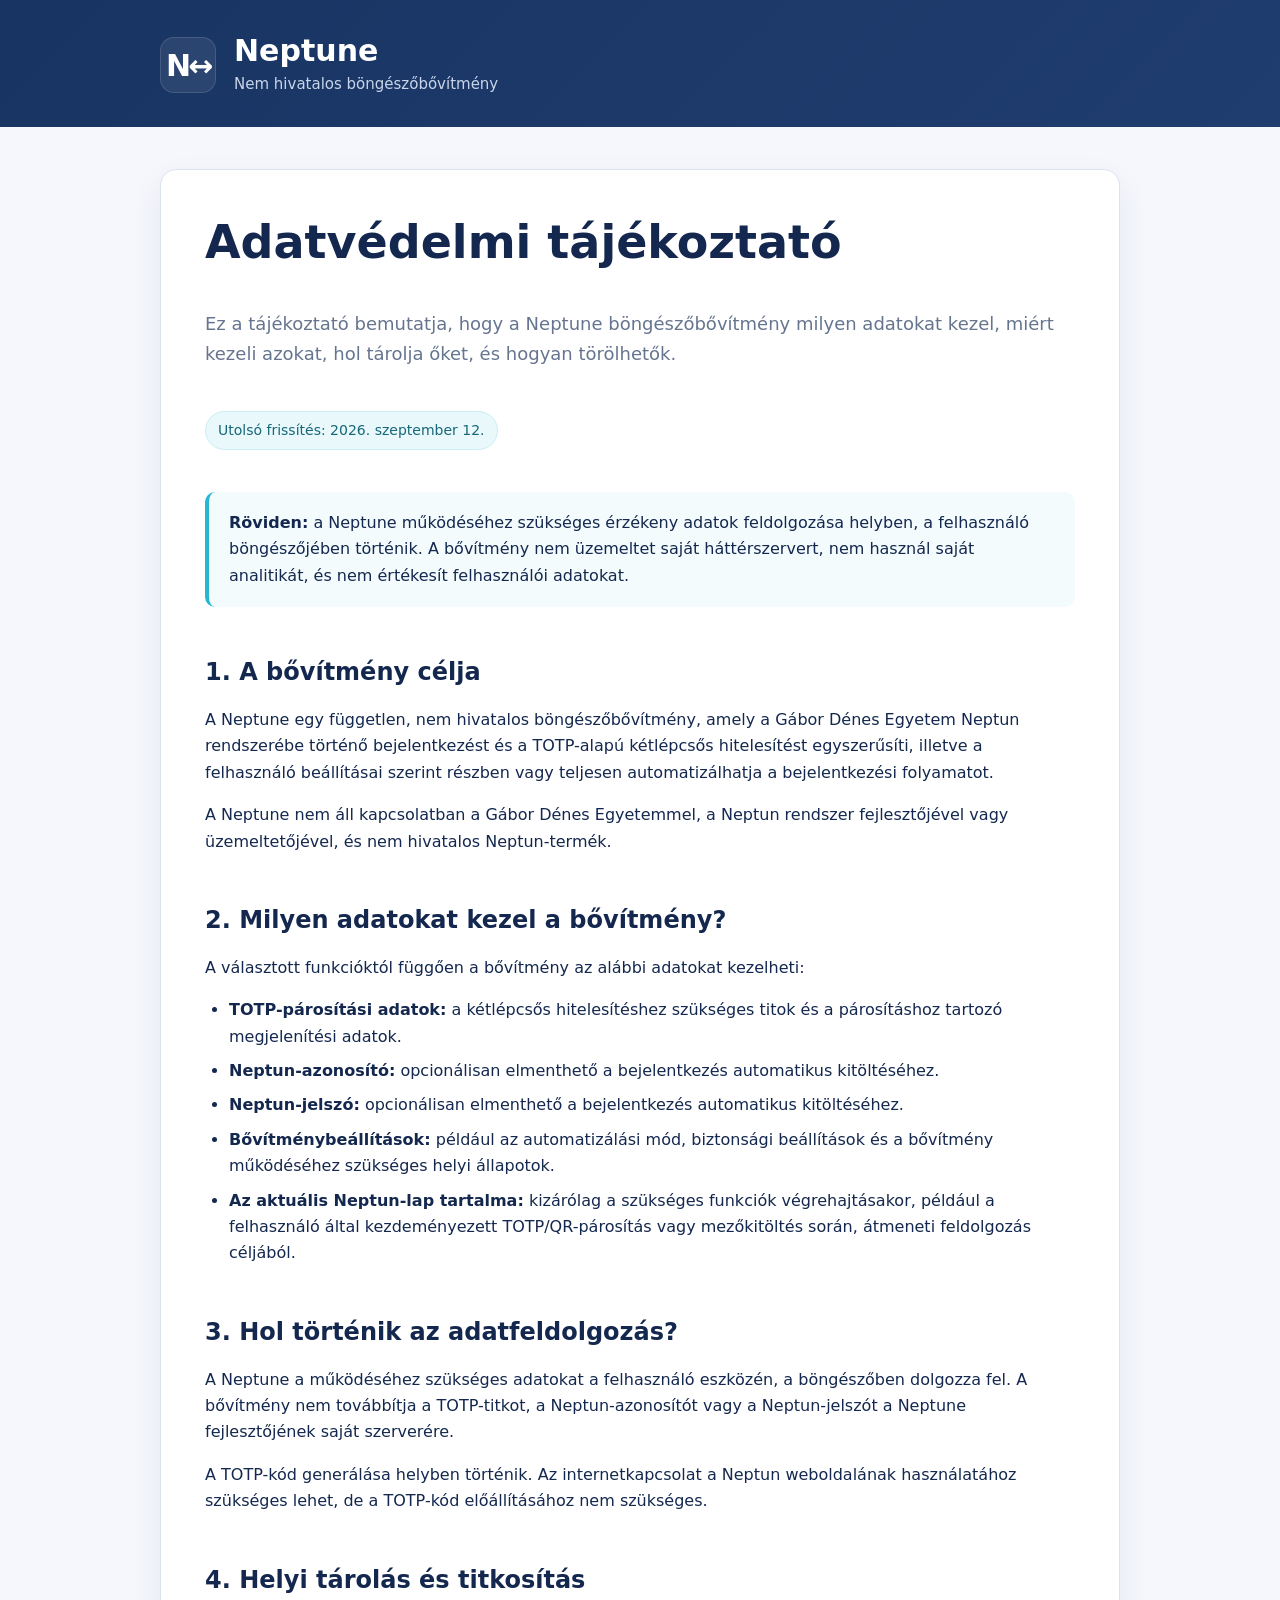
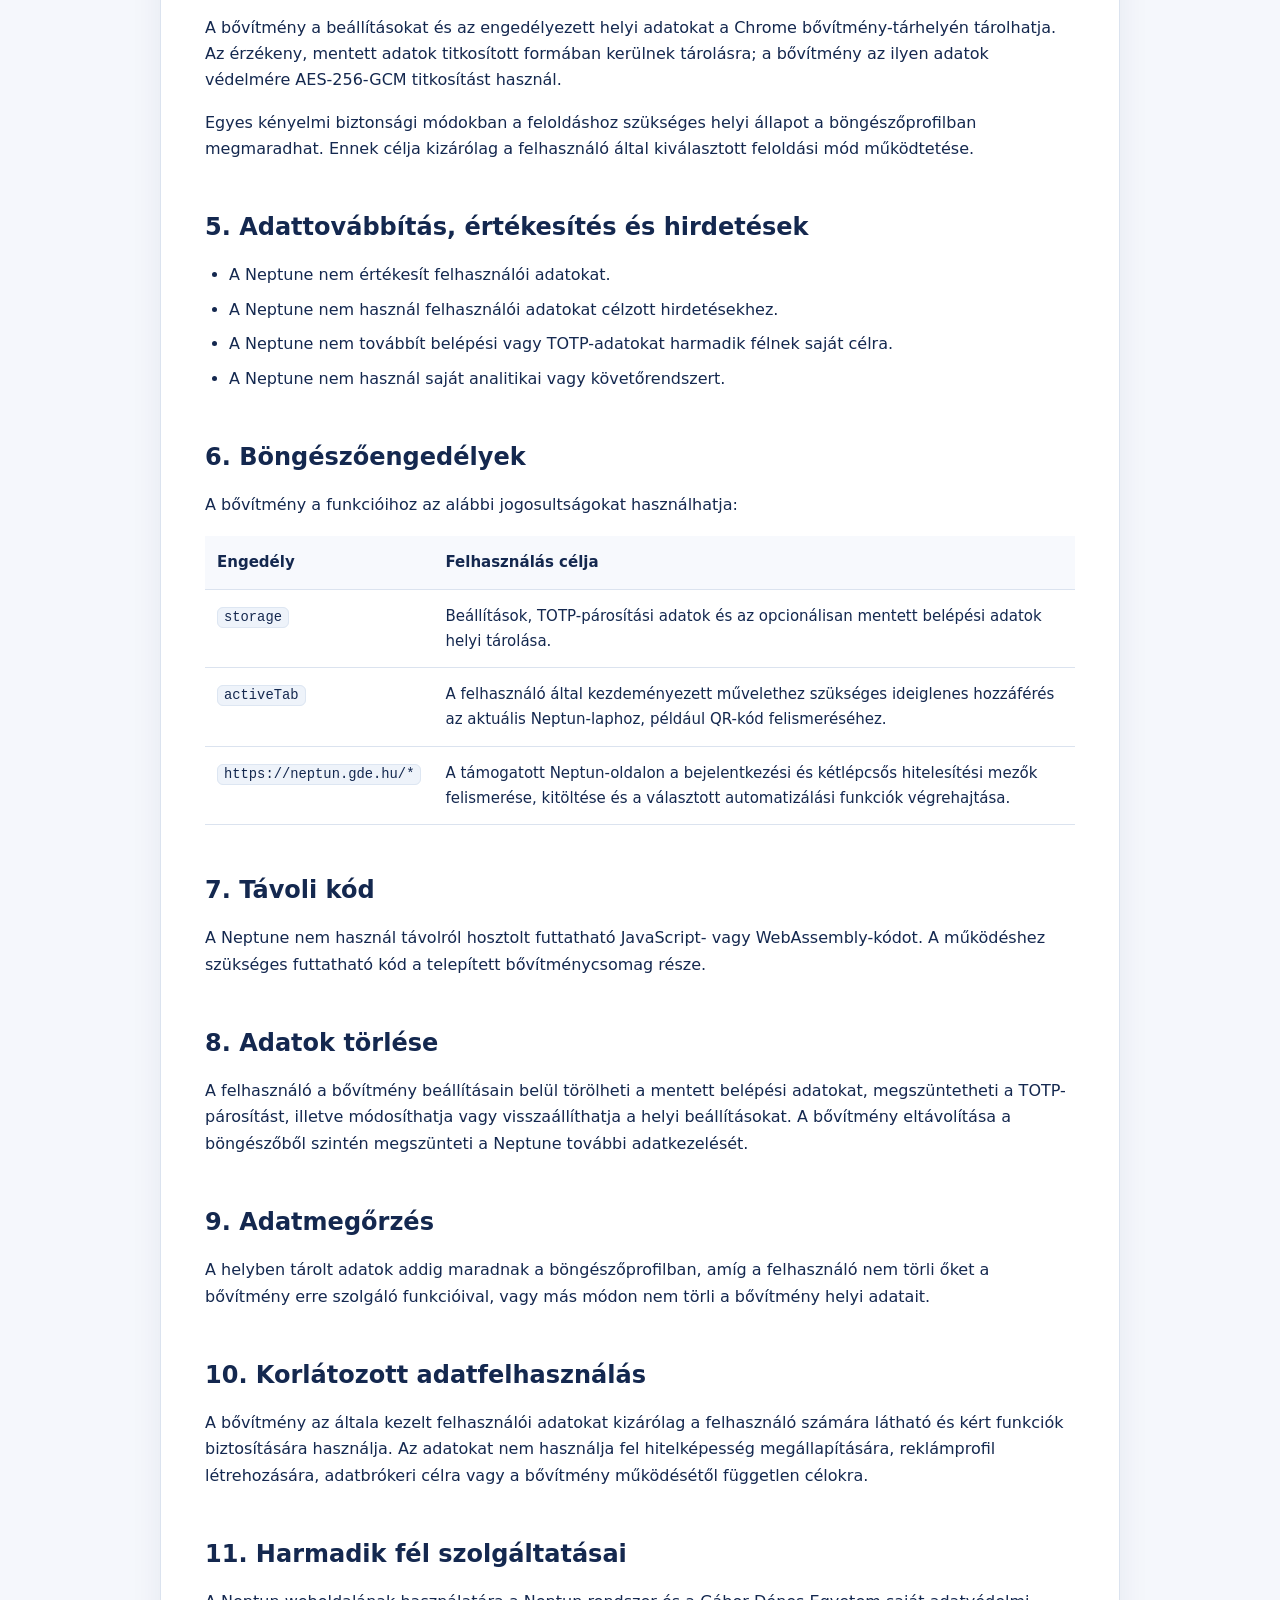
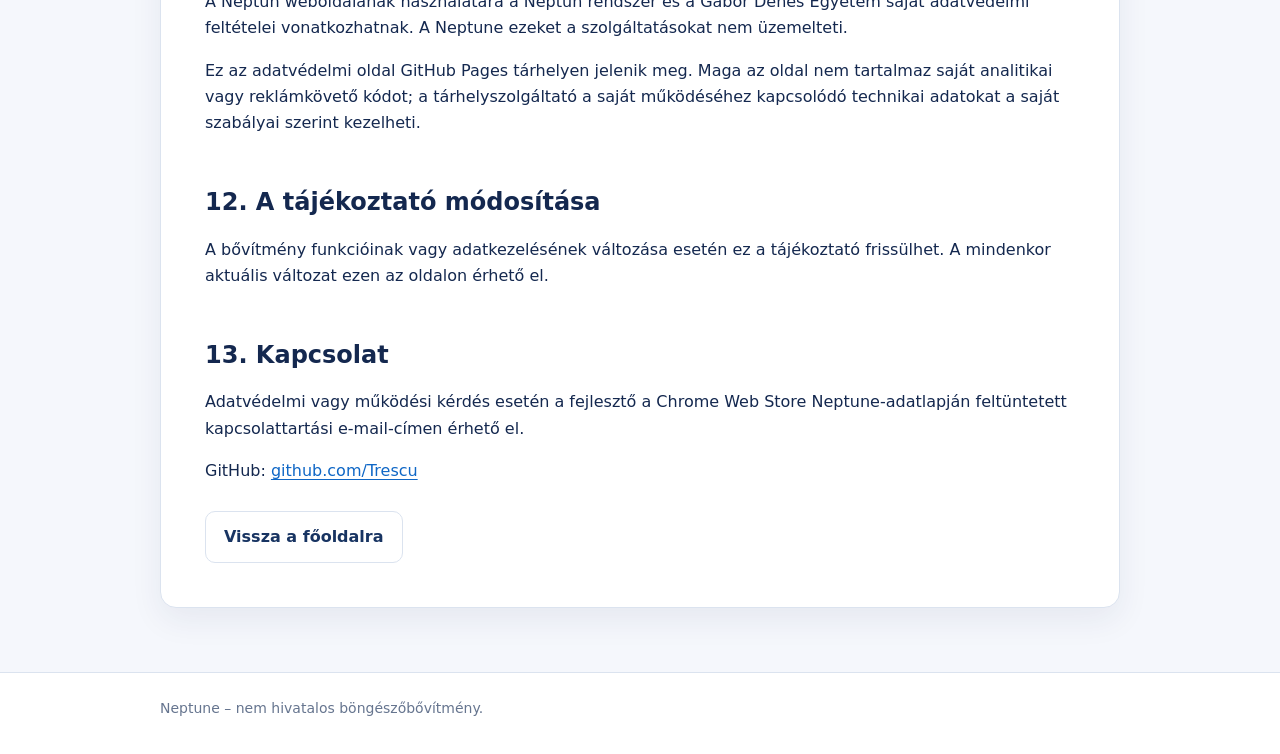
==== neptune-privacy.html @ b91e51b8 "Add Neptune privacy policy" ====
<!doctype html>
<html lang="hu">
<head>
  <meta charset="utf-8">
  <meta name="viewport" content="width=device-width, initial-scale=1">
  <meta name="color-scheme" content="light">
  <meta name="description" content="A Neptune – nem hivatalos böngészőbővítmény adatvédelmi tájékoztatója.">
  <title>Adatvédelmi tájékoztató – Neptune</title>
  <link rel="stylesheet" href="styles.css">
</head>
<body>
  <header class="site-header">
    <div class="header-inner">
      <div class="logo-mark" aria-hidden="true">N↔</div>
      <div>
        <p class="brand-title"><strong>Neptune</strong></p>
        <p class="brand-subtitle">Nem hivatalos böngészőbővítmény</p>
      </div>
    </div>
  </header>

  <main>
    <article class="card">
      <h1>Adatvédelmi tájékoztató</h1>
      <p class="lead">
        Ez a tájékoztató bemutatja, hogy a Neptune böngészőbővítmény milyen adatokat kezel,
        miért kezeli azokat, hol tárolja őket, és hogyan törölhetők.
      </p>

      <p class="meta">Utolsó frissítés: 2026. szeptember 12.</p>

      <div class="notice">
        <strong>Röviden:</strong> a Neptune működéséhez szükséges érzékeny adatok feldolgozása
        helyben, a felhasználó böngészőjében történik. A bővítmény nem üzemeltet saját
        háttérszervert, nem használ saját analitikát, és nem értékesít felhasználói adatokat.
      </div>

      <h2>1. A bővítmény célja</h2>
      <p>
        A Neptune egy független, nem hivatalos böngészőbővítmény, amely a Gábor Dénes Egyetem
        Neptun rendszerébe történő bejelentkezést és a TOTP-alapú kétlépcsős hitelesítést
        egyszerűsíti, illetve a felhasználó beállításai szerint részben vagy teljesen
        automatizálhatja a bejelentkezési folyamatot.
      </p>
      <p>
        A Neptune nem áll kapcsolatban a Gábor Dénes Egyetemmel, a Neptun rendszer
        fejlesztőjével vagy üzemeltetőjével, és nem hivatalos Neptun-termék.
      </p>

      <h2>2. Milyen adatokat kezel a bővítmény?</h2>
      <p>A választott funkcióktól függően a bővítmény az alábbi adatokat kezelheti:</p>
      <ul>
        <li>
          <strong>TOTP-párosítási adatok:</strong> a kétlépcsős hitelesítéshez szükséges
          titok és a párosításhoz tartozó megjelenítési adatok.
        </li>
        <li>
          <strong>Neptun-azonosító:</strong> opcionálisan elmenthető a bejelentkezés
          automatikus kitöltéséhez.
        </li>
        <li>
          <strong>Neptun-jelszó:</strong> opcionálisan elmenthető a bejelentkezés
          automatikus kitöltéséhez.
        </li>
        <li>
          <strong>Bővítménybeállítások:</strong> például az automatizálási mód,
          biztonsági beállítások és a bővítmény működéséhez szükséges helyi állapotok.
        </li>
        <li>
          <strong>Az aktuális Neptun-lap tartalma:</strong> kizárólag a szükséges funkciók
          végrehajtásakor, például a felhasználó által kezdeményezett TOTP/QR-párosítás vagy
          mezőkitöltés során, átmeneti feldolgozás céljából.
        </li>
      </ul>

      <h2>3. Hol történik az adatfeldolgozás?</h2>
      <p>
        A Neptune a működéséhez szükséges adatokat a felhasználó eszközén, a böngészőben
        dolgozza fel. A bővítmény nem továbbítja a TOTP-titkot, a Neptun-azonosítót vagy
        a Neptun-jelszót a Neptune fejlesztőjének saját szerverére.
      </p>
      <p>
        A TOTP-kód generálása helyben történik. Az internetkapcsolat a Neptun weboldalának
        használatához szükséges lehet, de a TOTP-kód előállításához nem szükséges.
      </p>

      <h2>4. Helyi tárolás és titkosítás</h2>
      <p>
        A bővítmény a beállításokat és az engedélyezett helyi adatokat a Chrome bővítmény-tárhelyén
        tárolhatja. Az érzékeny, mentett adatok titkosított formában kerülnek tárolásra;
        a bővítmény az ilyen adatok védelmére AES-256-GCM titkosítást használ.
      </p>
      <p>
        Egyes kényelmi biztonsági módokban a feloldáshoz szükséges helyi állapot a
        böngészőprofilban megmaradhat. Ennek célja kizárólag a felhasználó által kiválasztott
        feloldási mód működtetése.
      </p>

      <h2>5. Adattovábbítás, értékesítés és hirdetések</h2>
      <ul>
        <li>A Neptune nem értékesít felhasználói adatokat.</li>
        <li>A Neptune nem használ felhasználói adatokat célzott hirdetésekhez.</li>
        <li>A Neptune nem továbbít belépési vagy TOTP-adatokat harmadik félnek saját célra.</li>
        <li>A Neptune nem használ saját analitikai vagy követőrendszert.</li>
      </ul>

      <h2>6. Böngészőengedélyek</h2>
      <p>A bővítmény a funkcióihoz az alábbi jogosultságokat használhatja:</p>

      <table class="permission-table">
        <thead>
          <tr>
            <th>Engedély</th>
            <th>Felhasználás célja</th>
          </tr>
        </thead>
        <tbody>
          <tr>
            <td><code>storage</code></td>
            <td>
              Beállítások, TOTP-párosítási adatok és az opcionálisan mentett belépési adatok
              helyi tárolása.
            </td>
          </tr>
          <tr>
            <td><code>activeTab</code></td>
            <td>
              A felhasználó által kezdeményezett művelethez szükséges ideiglenes hozzáférés
              az aktuális Neptun-laphoz, például QR-kód felismeréséhez.
            </td>
          </tr>
          <tr>
            <td><code>https://neptun.gde.hu/*</code></td>
            <td>
              A támogatott Neptun-oldalon a bejelentkezési és kétlépcsős hitelesítési mezők
              felismerése, kitöltése és a választott automatizálási funkciók végrehajtása.
            </td>
          </tr>
        </tbody>
      </table>

      <h2>7. Távoli kód</h2>
      <p>
        A Neptune nem használ távolról hosztolt futtatható JavaScript- vagy WebAssembly-kódot.
        A működéshez szükséges futtatható kód a telepített bővítménycsomag része.
      </p>

      <h2>8. Adatok törlése</h2>
      <p>
        A felhasználó a bővítmény beállításain belül törölheti a mentett belépési adatokat,
        megszüntetheti a TOTP-párosítást, illetve módosíthatja vagy visszaállíthatja a
        helyi beállításokat. A bővítmény eltávolítása a böngészőből szintén megszünteti
        a Neptune további adatkezelését.
      </p>

      <h2>9. Adatmegőrzés</h2>
      <p>
        A helyben tárolt adatok addig maradnak a böngészőprofilban, amíg a felhasználó
        nem törli őket a bővítmény erre szolgáló funkcióival, vagy más módon nem törli
        a bővítmény helyi adatait.
      </p>

      <h2>10. Korlátozott adatfelhasználás</h2>
      <p>
        A bővítmény az általa kezelt felhasználói adatokat kizárólag a felhasználó számára
        látható és kért funkciók biztosítására használja. Az adatokat nem használja fel
        hitelképesség megállapítására, reklámprofil létrehozására, adatbrókeri célra vagy
        a bővítmény működésétől független célokra.
      </p>

      <h2>11. Harmadik fél szolgáltatásai</h2>
      <p>
        A Neptun weboldalának használatára a Neptun rendszer és a Gábor Dénes Egyetem saját
        adatvédelmi feltételei vonatkozhatnak. A Neptune ezeket a szolgáltatásokat nem üzemelteti.
      </p>
      <p>
        Ez az adatvédelmi oldal GitHub Pages tárhelyen jelenik meg. Maga az oldal nem tartalmaz
        saját analitikai vagy reklámkövető kódot; a tárhelyszolgáltató a saját működéséhez
        kapcsolódó technikai adatokat a saját szabályai szerint kezelheti.
      </p>

      <h2>12. A tájékoztató módosítása</h2>
      <p>
        A bővítmény funkcióinak vagy adatkezelésének változása esetén ez a tájékoztató
        frissülhet. A mindenkor aktuális változat ezen az oldalon érhető el.
      </p>

      <h2>13. Kapcsolat</h2>
      <p>
        Adatvédelmi vagy működési kérdés esetén a fejlesztő a Chrome Web Store
        Neptune-adatlapján feltüntetett kapcsolattartási e-mail-címen érhető el.
      </p>
      <p>
        GitHub:
        <a href="https://github.com/Trescu" rel="noopener noreferrer">github.com/Trescu</a>
      </p>

      <div class="actions">
        <a class="button secondary" href="index.html">Vissza a főoldalra</a>
      </div>
    </article>
  </main>

  <footer>
    <div class="footer-inner">
      Neptune – nem hivatalos böngészőbővítmény.
    </div>
  </footer>
</body>
</html>
---- styles.css ----
:root {
  --navy: #183462;
  --navy-2: #203d70;
  --cyan: #27b8d1;
  --cyan-soft: #e8f8fb;
  --green: #35d6a1;
  --ink: #14284f;
  --muted: #66758f;
  --line: #dbe3ef;
  --bg: #f5f7fc;
  --card: #ffffff;
}

* { box-sizing: border-box; }

html { scroll-behavior: smooth; }

body {
  margin: 0;
  font-family: Inter, ui-sans-serif, system-ui, -apple-system, BlinkMacSystemFont,
               "Segoe UI", Roboto, Helvetica, Arial, sans-serif;
  color: var(--ink);
  background: var(--bg);
  line-height: 1.65;
}

a {
  color: #0f67c6;
  text-decoration-thickness: 1px;
  text-underline-offset: 3px;
}

.site-header {
  background: linear-gradient(135deg, var(--navy), var(--navy-2));
  color: white;
}

.header-inner,
main,
.footer-inner {
  width: min(960px, calc(100% - 40px));
  margin: 0 auto;
}

.header-inner {
  padding: 34px 0 30px;
  display: flex;
  align-items: center;
  gap: 18px;
}

.logo-mark {
  width: 56px;
  height: 56px;
  border-radius: 14px;
  display: grid;
  place-items: center;
  background: rgba(255,255,255,.08);
  border: 1px solid rgba(255,255,255,.12);
  font-size: 30px;
  font-weight: 800;
  letter-spacing: -3px;
}

.brand-title {
  margin: 0;
  font-size: 30px;
  line-height: 1.1;
}

.brand-subtitle {
  margin: 5px 0 0;
  color: #c8d5ea;
  font-size: 15px;
}

main {
  padding: 42px 0 64px;
}

.card {
  background: var(--card);
  border: 1px solid var(--line);
  border-radius: 16px;
  box-shadow: 0 12px 32px rgba(23, 49, 92, .07);
  padding: clamp(24px, 4vw, 44px);
}

h1, h2, h3 {
  color: var(--ink);
  line-height: 1.25;
}

h1 {
  margin-top: 0;
  font-size: clamp(32px, 5vw, 46px);
}

h2 {
  margin-top: 42px;
  padding-top: 8px;
  font-size: 24px;
}

h3 { font-size: 18px; }

.lead {
  font-size: 18px;
  color: var(--muted);
  margin-bottom: 28px;
}

.meta {
  display: inline-flex;
  gap: 8px;
  align-items: center;
  background: var(--cyan-soft);
  border: 1px solid #cbeef4;
  color: #176778;
  border-radius: 999px;
  padding: 7px 12px;
  font-size: 14px;
}

.notice {
  margin: 28px 0;
  padding: 18px 20px;
  border-left: 4px solid var(--cyan);
  border-radius: 10px;
  background: #f3fbfd;
}

ul { padding-left: 24px; }

li + li { margin-top: 8px; }

.permission-table {
  width: 100%;
  border-collapse: collapse;
  margin: 18px 0 8px;
  font-size: 15px;
}

.permission-table th,
.permission-table td {
  text-align: left;
  vertical-align: top;
  padding: 14px 12px;
  border-bottom: 1px solid var(--line);
}

.permission-table th {
  background: #f7f9fd;
}

code {
  background: #eef3fa;
  border: 1px solid #dde6f2;
  border-radius: 6px;
  padding: 2px 6px;
  font-size: .92em;
}

.actions {
  display: flex;
  gap: 12px;
  flex-wrap: wrap;
  margin-top: 26px;
}

.button {
  display: inline-block;
  padding: 12px 18px;
  border-radius: 10px;
  background: var(--navy);
  color: white;
  text-decoration: none;
  font-weight: 700;
}

.button.secondary {
  background: white;
  color: var(--navy);
  border: 1px solid var(--line);
}

footer {
  border-top: 1px solid var(--line);
  background: #fff;
  color: var(--muted);
}

.footer-inner {
  padding: 24px 0 34px;
  font-size: 14px;
}

.small {
  color: var(--muted);
  font-size: 14px;
}

@media (max-width: 700px) {
  .header-inner {
    align-items: flex-start;
  }

  .permission-table,
  .permission-table thead,
  .permission-table tbody,
  .permission-table tr,
  .permission-table th,
  .permission-table td {
    display: block;
  }

  .permission-table thead {
    position: absolute;
    width: 1px;
    height: 1px;
    overflow: hidden;
    clip: rect(0 0 0 0);
  }

  .permission-table tr {
    border-bottom: 1px solid var(--line);
    padding: 10px 0;
  }

  .permission-table td {
    border: 0;
    padding: 5px 0;
  }

  .permission-table td:first-child {
    font-weight: 700;
  }
}
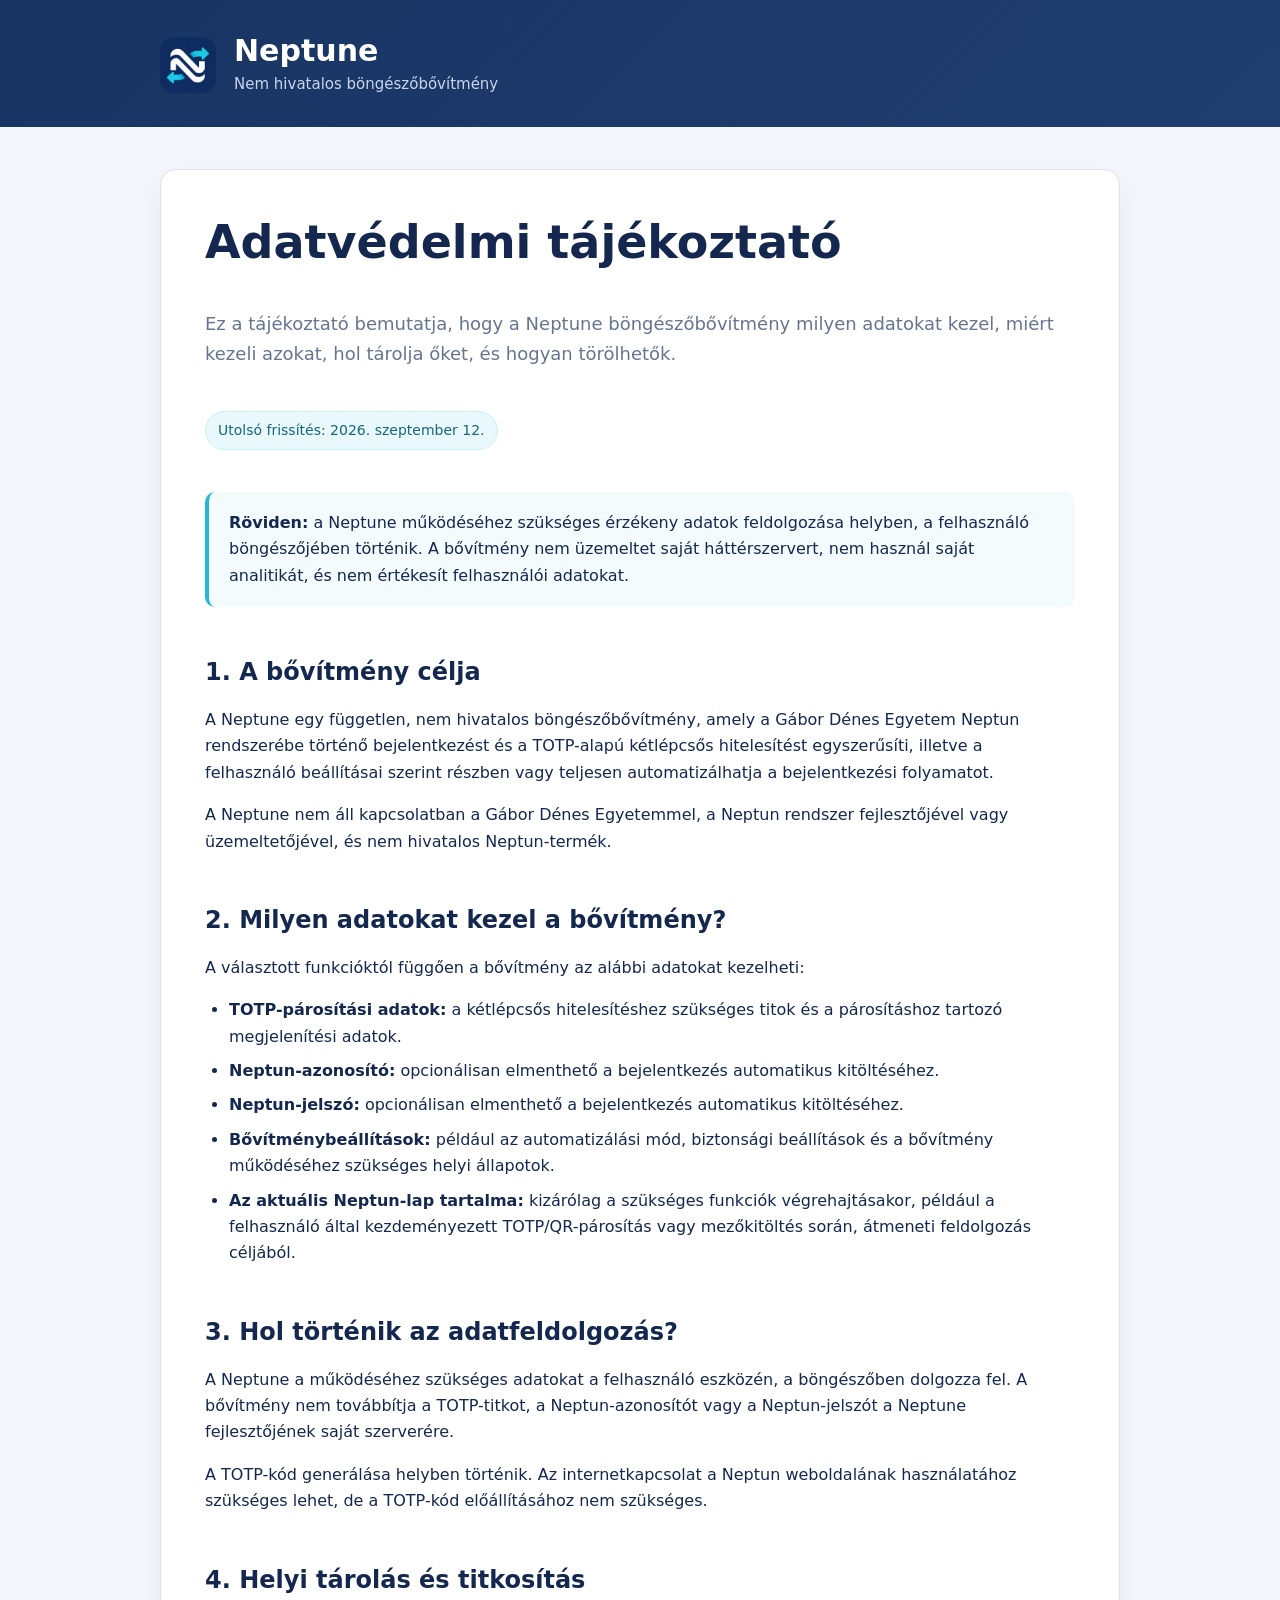
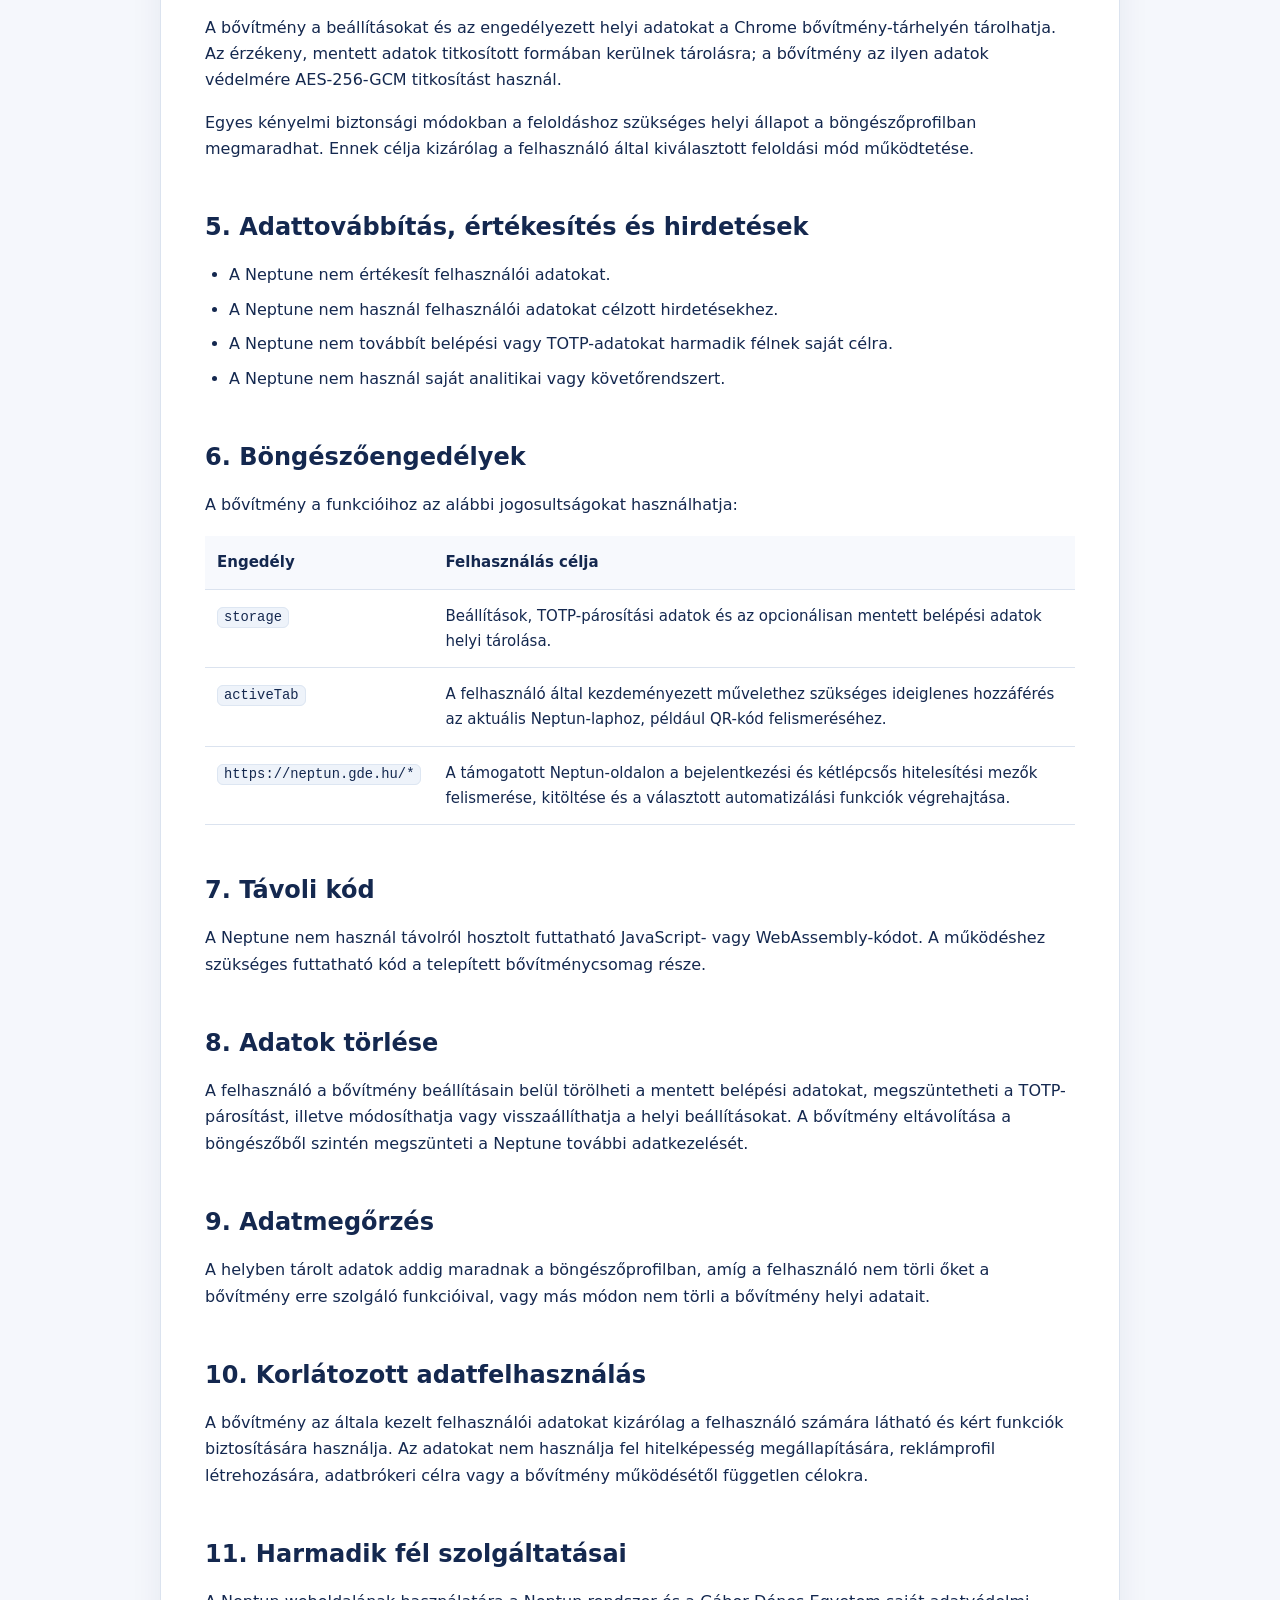
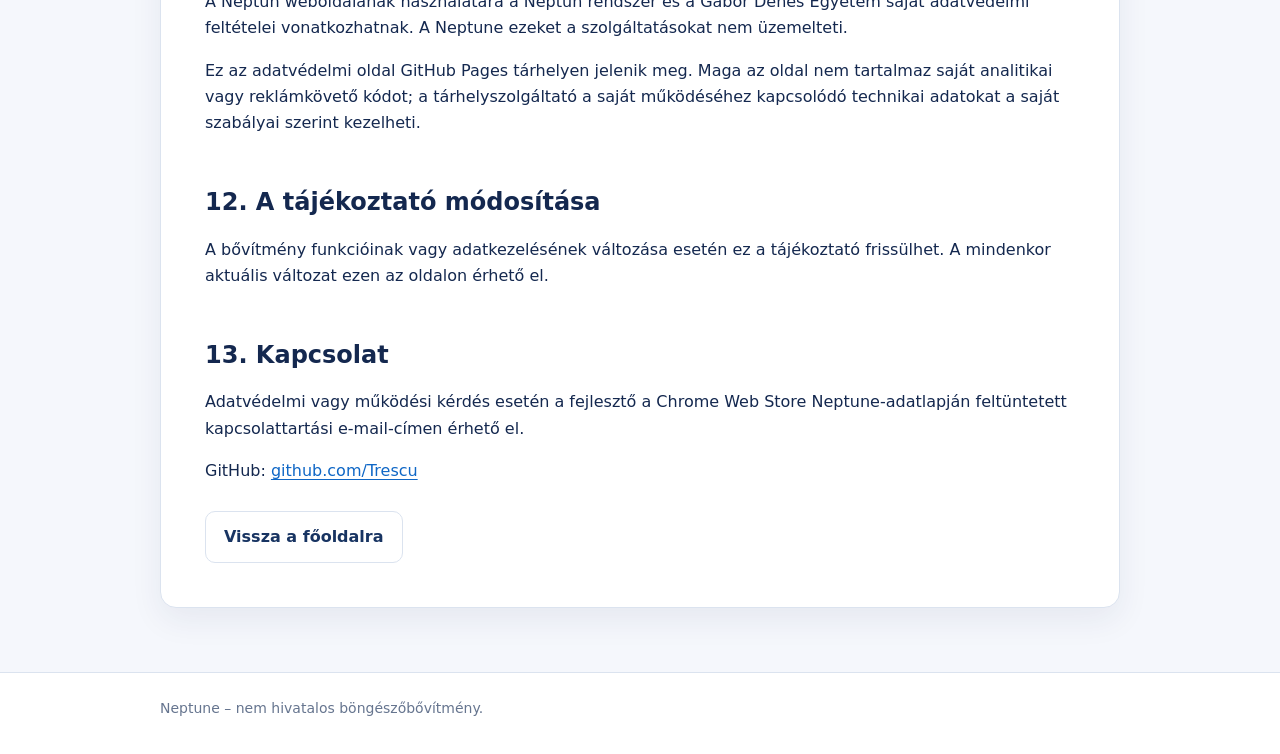
==== commit aec59bd3: "fix logo" ====
--- a/neptune-privacy.html
+++ b/neptune-privacy.html
@@ -11,7 +11,7 @@
 <body>
   <header class="site-header">
     <div class="header-inner">
-      <div class="logo-mark" aria-hidden="true">N↔</div>
+      <div class="logo-mark"><img src="neptune-icon.png" alt="Neptune ikon"></div>
       <div>
         <p class="brand-title"><strong>Neptune</strong></p>
         <p class="brand-subtitle">Nem hivatalos böngészőbővítmény</p>
--- a/styles.css
+++ b/styles.css
@@ -53,13 +53,16 @@
   width: 56px;
   height: 56px;
   border-radius: 14px;
-  display: grid;
-  place-items: center;
-  background: rgba(255,255,255,.08);
-  border: 1px solid rgba(255,255,255,.12);
-  font-size: 30px;
-  font-weight: 800;
-  letter-spacing: -3px;
+  overflow: hidden;
+  flex: 0 0 auto;
+  background: transparent;
+}
+
+.logo-mark img {
+  width: 100%;
+  height: 100%;
+  display: block;
+  object-fit: cover;
 }
 
 .brand-title {
